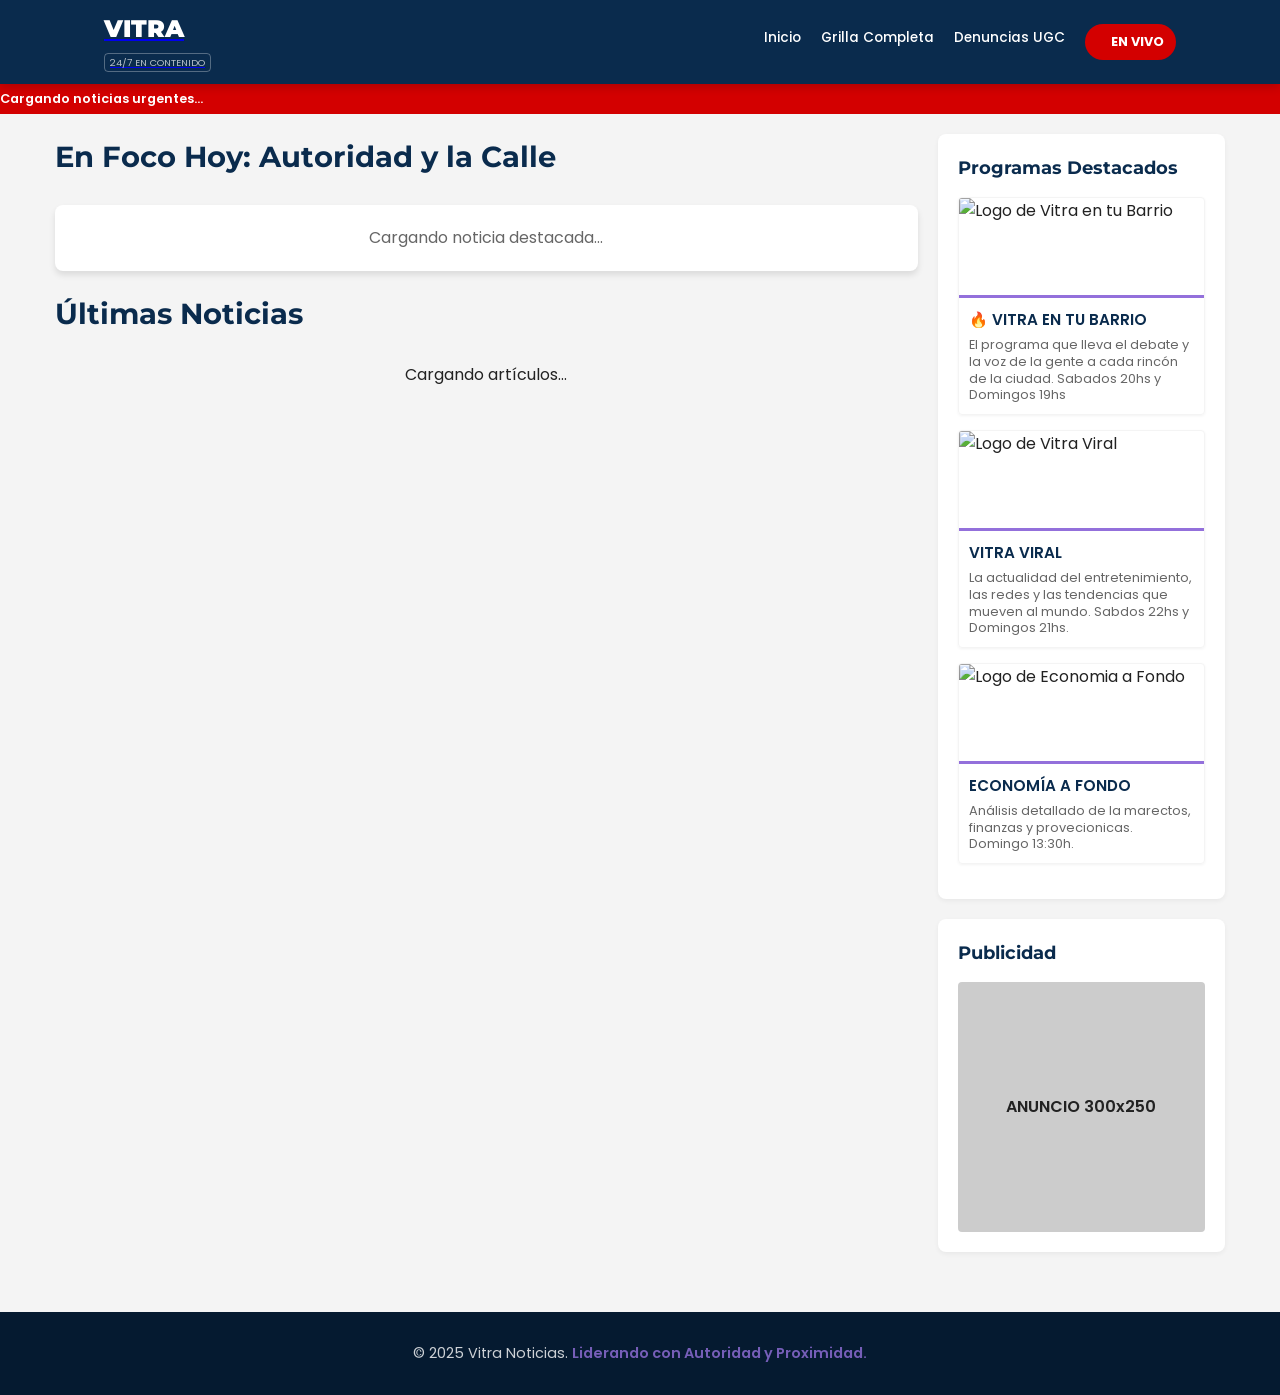
==== index.html @ b49200ed "Add files via upload" ====
<!DOCTYPE html>
<html lang="es">
<head>
    <meta charset="UTF-8">
    <meta name="viewport" content="width=device-width, initial-scale=1.0">
    <title>Vitra Noticias | Autoridad y Proximidad</title>
    <link rel="stylesheet" href="estilos.css">
</head>
<body>

    <header>
        <nav class="navbar">
            <a href="index.html" class="brand">
                <h1>VITRA</h1>
                <span class="marketing-tag">24/7 EN CONTENIDO</span>
            </a>
            
            <button class="hamburger" aria-label="Toggle Menu">
                <span class="bar"></span>
                <span class="bar"></span>
                <span class="bar"></span>
            </button>
            
            <ul class="nav-menu">
                <li class="nav-item"><a href="index.html" class="nav-link">Inicio</a></li>
                <li class="nav-item"><a href="programacion.html" class="nav-link">Grilla Completa</a></li>
                <li class="nav-item"><a href="#" class="nav-link">Denuncias UGC</a></li>
                <li class="nav-item">
                    <a href="#" class="nav-link btn-live">
                        <span class="live-dot"></span> EN VIVO
                    </a>
                </li>
            </ul>
        </nav>
    </header>

    <div class="ticker-wrap">
        <div class="ticker">
            Cargando noticias urgentes...
        </div>
    </div>

    <div class="container">
        
        <div class="news-container">
            
            <main class="main-news-column">
                
                <h2 class="section-title">En Foco Hoy: Autoridad y la Calle</h2>
                
                <section id="featured-story">
                    <p style="text-align: center; padding: 20px;">Cargando noticia destacada...</p>
                </section>
                
                <h2 class="section-title">Últimas Noticias</h2>

                <section id="rss-news-container" class="news-grid">
                    <p style="grid-column: 1 / -1; text-align: center;">Cargando artículos...</p>
                </section>

            </main>
            
            <aside class="news-sidebar">
                
                <div class="widget">
                    <h3>Programas Destacados</h3>
                    
                    <a href="vitra-barrio.html" class="program-card">
                        <div class="program-card-img">
                            <img src="https://subir-imagen.com/images/2025/12/09/1000010829.png" alt="Logo de Vitra en tu Barrio">
                        </div>
                        <div class="program-card-content">
                            <h4>🔥 VITRA EN TU BARRIO</h4>
                            <p>El programa que lleva el debate y la voz de la gente a cada rincón de la ciudad. Sabados 20hs y Domingos 19hs</p>
                        </div>
                    </a>

                    <a href="vitra-viral.html" class="program-card">
                        <div class="program-card-img">
                            <img src="https://subir-imagen.com/images/2025/12/09/1000010826.png" alt="Logo de Vitra Viral">
                        </div>
                        <div class="program-card-content">
                            <h4>VITRA VIRAL</h4>
                            <p>La actualidad del entretenimiento, las redes y las tendencias que mueven al mundo. Sabdos 22hs y Domingos 21hs.</p>
                        </div>
                    </a>
                    
                    <a href="economia-a-fondo.html" class="program-card">
                     <div class="program-card-img">
                            <img src="https://subir-imagen.com/images/2025/12/09/1000010825.png" alt="Logo de Economia a Fondo">
                        </div>
                         <div class="program-card-content">
                               <h4>ECONOMÍA A FONDO</h4>
                      <p>Análisis detallado de la marectos, finanzas y provecionicas. Domingo 13:30h.</p>
                   </div>
                  </a>
                    
                </div>
                
                <div class="widget">
                    <h3>Publicidad</h3>
                    <div style="background-color: #ccc; height: 250px; display: flex; align-items: center; justify-content: center; color: var(--vitra-text); font-weight: 600; font-size: 1em; border-radius: 4px;">
                        ANUNCIO 300x250
                    </div>
                </div>

            </aside>

        </div>
    </div>

    <footer>
        <p>&copy; 2025 Vitra Noticias. <strong>Liderando con Autoridad y Proximidad.</strong></p>
    </footer>

    <script src="main.js"></script>
</body>
</html>
---- estilos.css ----
/* --- CONFIGURACIÓN BASE & VARIABLES --- */
@import url('https://fonts.googleapis.com/css2?family=Montserrat:wght@300;400;700;900&family=Poppins:wght@300;400;600;700&display=swap');

:root {
    /* Colores Vitra-Cordillerano */
    --vitra-navy: #0A2B4D;          /* Azul Fuerte (Encabezado) */
    --vitra-navy-dark: #051a30;
    --vitra-purple: #9370DB;        /* Violeta Cordillerano (Acento/Resaltado) */
    --vitra-red-alert: #D30000;     /* Rojo EXCLUSIVO para LIVE/URGENTE */
    --vitra-gray: #f4f4f4;          /* Fondo Base */
    --vitra-text: #222222;
    --white: #ffffff;
    --shadow: 0 4px 6px rgba(0,0,0,0.1);
    --transition: all 0.3s ease;
}

* { box-sizing: border-box; margin: 0; padding: 0; }

body {
    font-family: 'Poppins', sans-serif;
    background-color: var(--vitra-gray);
    color: var(--vitra-text);
    overflow-x: hidden;
    line-height: 1.6;
    min-width: 320px;
}

h1, h2, h3 { font-family: 'Montserrat', sans-serif; }

/* --- HEADER & NAV --- */
header {
    background-color: var(--vitra-navy);
    position: sticky;
    top: 0;
    z-index: 1000;
    box-shadow: 0 2px 10px rgba(0,0,0,0.2);
}

.navbar {
    display: flex;
    justify-content: space-between;
    align-items: center;
    padding: 10px 5%; 
    max-width: 1200px;
    margin: 0 auto;
}

.brand h1 {
    font-weight: 900; 
    color: var(--white);
    font-size: 1.5rem; 
}

.marketing-tag { font-size: 0.6rem; border: 1px solid rgba(255,255,255,0.3); color: rgba(255,255,255,0.7); padding: 2px 5px; border-radius: 4px; text-transform: uppercase; }

/* Navegación de Escritorio */
.nav-menu { list-style: none; display: flex; gap: 20px; }
.nav-link { color: var(--white); text-decoration: none; font-weight: 500; font-size: 0.85rem; transition: var(--transition); position: relative; }
.nav-link:hover { color: var(--vitra-purple); }
.btn-live { 
    background-color: var(--vitra-red-alert); 
    padding: 8px 12px; 
    border-radius: 50px; 
    display: flex; 
    align-items: center; 
    gap: 6px; 
    font-weight: 700; 
    color: var(--white); 
    text-transform: uppercase; 
    font-size: 0.8rem; 
    white-space: nowrap; 
}
.live-dot { width: 8px; height: 8px; border-radius: 50%; animation: pulse 1.5s infinite; }

@keyframes pulse {
    0% { transform: scale(0.95); box-shadow: 0 0 0 0 rgba(255, 255, 255, 0.7); }
    70% { transform: scale(1); box-shadow: 0 0 0 6px rgba(255, 255, 255, 0); }
    100% { transform: scale(0.95); box-shadow: 0 0 0 0 rgba(255, 255, 255, 0); }
}

/* Hamburger y Menú Móvil */
.hamburger { 
    display: none; 
    cursor: pointer; 
    padding: 10px; 
    background-color: transparent; 
    border: none;
    z-index: 1001; 
}
.bar { display: block; width: 25px; height: 3px; margin: 5px auto; transition: all 0.3s ease-in-out; background-color: white; }

/* --- TICKER DE NOTICIAS --- */
.ticker-wrap { background-color: var(--vitra-red-alert); color: white; overflow: hidden; height: 30px; display: flex; align-items: center; }
.ticker { white-space: nowrap; animation: ticker 30s linear infinite; font-weight: 600; font-size: 0.8rem; }
@keyframes ticker { 0% { transform: translateX(100%); } 100% { transform: translateX(-100%); } }

/* --- CONTENIDO PRINCIPAL --- */
.container { max-width: 1200px; margin: 20px auto; padding: 0 15px; }

/* Títulos de Sección (LÍNEA INFERIOR ELIMINADA) */
.section-title { 
    font-weight: 700; 
    font-size: 1.8rem; 
    padding-bottom: 5px; 
    margin-bottom: 20px; 
    color: var(--vitra-navy); 
    border-bottom: none; 
}

.news-container { display: flex; gap: 20px; }
.main-news-column { flex: 3; }
.news-sidebar { flex: 1; min-width: 250px; }

/* Widget Sidebar */
.widget { background-color: var(--white); padding: 20px; border-radius: 8px; margin-bottom: 20px; box-shadow: 0 2px 5px rgba(0,0,0,0.05); }

/* Título del Widget (PROGRAMAS DESTACADOS) (LÍNEA INFERIOR ELIMINADA) */
.widget h3 {
    color: var(--vitra-navy);
    border-bottom: none; 
    padding-bottom: 0;
    margin-top: 0;
    margin-bottom: 15px;
    font-size: 1.1em;
    font-weight: 700; 
}

/* Estilo para las tarjetas de programas destacados (Ahora son enlaces <a>) */
.program-card {
    display: flex;
    flex-direction: column;
    margin-bottom: 15px;
    border: 1px solid var(--vitra-gray);
    border-radius: 4px;
    overflow: hidden;
    box-shadow: 0 1px 3px rgba(0,0,0,0.05);
    text-decoration: none; 
    color: inherit; 
    transition: transform 0.2s;
}

.program-card:hover {
    transform: translateY(-2px);
    box-shadow: 0 4px 10px rgba(0,0,0,0.1);
}

.program-card-img {
    height: 100px;
    width: 100%; 
    border-bottom: 3px solid var(--vitra-purple); 
    overflow: hidden; 
}

/* Regla para que la imagen cargue y se ajuste */
.program-card-img img {
    width: 100%;
    height: 100%;
    display: block; 
    object-fit: cover; 
}

.program-card-content {
    padding: 10px;
}

.program-card-content h4 {
    font-size: 0.95em;
    color: var(--vitra-navy);
    margin: 0 0 5px 0;
    font-weight: 600;
}

.program-card-content p {
    font-size: 0.8em;
    color: #666;
    margin: 0;
    line-height: 1.3;
}


/* Grid de Artículos (Cards) */
.news-grid { 
    display: grid; 
    grid-template-columns: repeat(auto-fit, minmax(250px, 1fr));
    gap: 15px; 
    margin-bottom: 20px; 
}

/* Noticia Card y Noticia Destacada */
.article-card {
    background-color: var(--white); 
    border: 1px solid var(--vitra-gray);
    border-radius: 8px;
    overflow: hidden;
    transition: transform 0.3s, box-shadow 0.3s;
}

.article-card:hover {
    box-shadow: 0 0 15px rgba(147, 112, 219, 0.3);
}

.article-img { width: 100%; height: 150px; background-size: cover; background-position: center; }
.article-card-content { padding: 10px; }
.article-card-content small { color: var(--vitra-purple); font-weight: 700; display: block; margin-bottom: 5px; text-transform: uppercase; font-size: 0.75em; }
.article-card-content h4 { font-size: 1em; line-height: 1.2; margin: 0; color: var(--vitra-navy); }
.article-card-content p { display: none; } 

/* Noticia Destacada */
#featured-story { 
    background-color: var(--white); 
    border-radius: 8px; 
    margin-bottom: 20px; 
    box-shadow: var(--shadow); 
}
#featured-story .featured-content { padding: 15px; }
#featured-story .featured-img { height: 350px; background-size: cover; background-position: center; border-radius: 8px 8px 0 0; }
#featured-story h2 { font-size: 2rem; margin: 5px 0 10px; color: var(--vitra-navy); }
#featured-story p { display: block !important; font-size: 1em; color: #666; }

/* --- DISEÑO DE GRILLA DE PROGRAMACIÓN (programacion.html) --- */
.schedule-container {
    background-color: var(--white);
    border-radius: 8px;
    box-shadow: var(--shadow);
    margin-bottom: 30px;
    overflow: hidden;
}

.schedule-header {
    background-color: var(--vitra-navy);
    color: var(--white);
    font-family: 'Montserrat', sans-serif;
    font-size: 1.2rem;
    font-weight: 700;
    padding: 12px 20px;
    text-align: center;
    border-bottom: 3px solid var(--vitra-purple); 
}

.schedule-container table {
    width: 100%;
    border-collapse: collapse;
}

.schedule-container td {
    padding: 12px 20px;
    border-bottom: 1px solid var(--vitra-gray);
    font-size: 0.95rem;
}

.schedule-container td:first-child {
    font-weight: 600;
    color: var(--vitra-purple);
    width: 25%; 
    text-align: center;
}

/* Programa en Vivo */
.is-live {
    background-color: rgba(211, 0, 0, 0.08); 
    font-weight: 700;
    color: var(--vitra-red-alert);
}

/* --- MEJORA DEL FOOTER --- */
footer {
    background-color: var(--vitra-navy-dark);
    color: white;
    text-align: center;
    padding: 30px 0;
    margin-top: 40px;
    font-size: 0.9em;
}

footer p {
    margin: 0;
    padding: 0 15px;
    opacity: 0.8; 
}

footer p strong {
    font-weight: 600;
    color: var(--vitra-purple);
}

/* ===================================================================
   --- SECCIÓN DE DENUNCIAS UGC (AÑADIDO CON ESTILOS VITRA) ---
   =================================================================== */

.section-subtitle {
    text-align: center;
    color: #555;
    margin-bottom: 40px;
    max-width: 800px;
    margin-left: auto;
    margin-right: auto;
    font-family: 'Poppins', sans-serif; /* Usamos Poppins para el subtítulo */
    font-weight: 400;
}

.denuncias-grid {
    display: grid;
    grid-template-columns: 2fr 1fr; /* Más espacio para el formulario */
    gap: 40px;
}

/* Contenedor del Formulario */
.denuncias-form-container {
    background-color: var(--white);
    padding: 30px;
    border-radius: 8px;
    box-shadow: var(--shadow);
}

.denuncias-form-container h2 {
    color: var(--vitra-navy);
    margin-top: 0;
    font-size: 1.8em;
    font-family: 'Montserrat', sans-serif;
}

.form-instruction {
    font-style: italic;
    color: #777;
    margin-bottom: 20px;
    font-size: 0.9em;
}

/* Estilos del Formulario */
.form-group {
    margin-bottom: 20px;
}

.form-group label {
    display: block;
    margin-bottom: 5px;
    font-weight: 600;
    color: var(--vitra-text);
    font-family: 'Poppins', sans-serif;
}

.form-group input[type="text"],
.form-group textarea,
.form-group input[type="file"] {
    width: 100%;
    padding: 10px;
    border: 1px solid #ddd;
    border-radius: 4px;
    box-sizing: border-box;
    font-family: inherit;
    transition: border-color 0.3s;
}

.form-group input:focus, .form-group textarea:focus {
    border-color: var(--vitra-purple);
    outline: none;
}

.form-group small {
    display: block;
    margin-top: 5px;
    color: #999;
    font-size: 0.8em;
}

.btn-submit {
    background-color: var(--vitra-purple);
    color: white;
    border: none;
    padding: 10px 20px;
    border-radius: 4px;
    cursor: pointer;
    font-weight: 600;
    font-size: 1em;
    transition: background-color 0.3s, transform 0.2s;
}

.btn-submit:hover {
    background-color: #7A57C1; /* Tono ligeramente más oscuro */
    transform: translateY(-1px);
}

.form-message {
    margin-top: 15px;
    font-weight: 600;
}

/* Columna de Información/Políticas */
.denuncias-info-container {
    padding: 20px;
    border: 1px solid #ddd;
    border-radius: 8px;
    background-color: #f9f9f9;
    /* Marcado visual con tu color primario */
    border-top: 3px solid var(--vitra-purple); 
}

.denuncias-info-container h2 {
    color: var(--vitra-navy);
    font-size: 1.5em;
    margin-top: 0;
    font-family: 'Montserrat', sans-serif;
}

.policy-list {
    list-style: none;
    padding-left: 0;
    line-height: 1.6;
    font-size: 0.95em;
}

.policy-list li {
    margin-bottom: 15px;
    padding-left: 25px;
    position: relative;
    color: var(--vitra-text);
}

.policy-list li:before {
    content: "✅";
    position: absolute;
    left: 0;
    top: 0;
    font-size: 1em;
}

.btn-secondary {
    display: inline-block;
    margin-top: 20px;
    padding: 8px 15px;
    border: 1px solid var(--vitra-purple);
    color: var(--vitra-purple);
    text-decoration: none;
    border-radius: 4px;
    font-weight: 600;
    transition: background-color 0.3s, color 0.3s;
    font-size: 0.9em;
}

.btn-secondary:hover {
    background-color: var(--vitra-purple);
    color: white;
}


/* --- RESPONSIVE / ADAPTIVE DESIGN RULES (Móvil) --- */
@media(max-width: 992px) {
    .news-container { flex-direction: column; gap: 0; }
    .news-sidebar { min-width: auto; order: -1; } 
    .main-news-column { width: 100%; } 
    #featured-story .featured-img { height: 250px; } 
    #featured-story h2 { font-size: 1.5rem; }
    .news-grid { grid-template-columns: 1fr 1fr; gap: 10px; }
}

@media(max-width: 768px) {
    /* Header/Nav Móvil */
    .hamburger { display: block; }
    .nav-menu {
        position: fixed; 
        top: 60px; 
        left: -100%; 
        width: 75%; 
        height: calc(100vh - 60px); 
        overflow-y: auto; 
        background-color: var(--vitra-navy-dark); 
        flex-direction: column;
        transition: left 0.3s ease-in-out; 
        padding: 20px; 
        gap: 0;
        box-shadow: 2px 0 5px rgba(0,0,0,0.5); 
    }
    .nav-menu.active { left: 0; }
    
    .nav-link { 
        padding: 15px 0; 
        border-bottom: 1px solid rgba(255, 255, 255, 0.1); 
        width: 100%; 
        display: block; 
        font-size: 1rem; 
    }
    
    /* CORRECCIÓN BOTÓN EN VIVO EN MENÚ DESPLEGADO */
    .nav-item:last-child { 
        margin-top: 20px;
    }
    .btn-live {
        font-size: 1rem;
        padding: 10px 15px;
        justify-content: center; 
        width: 100%; 
        box-sizing: border-box; 
        margin: 0;
    }
    /* FIN CORRECCIÓN BOTÓN EN VIVO */

    /* Layout */
    .container { padding: 0 10px; }

    /* Denuncias */
    .denuncias-grid {
        grid-template-columns: 1fr; /* Una sola columna en móvil */
        gap: 20px;
    }
    .denuncias-info-container {
        border-left: none;
        border-top: 3px solid var(--vitra-purple);
        padding: 20px;
        margin-top: 0;
    }
    .section-title {
        font-size: 1.5rem;
    }
}
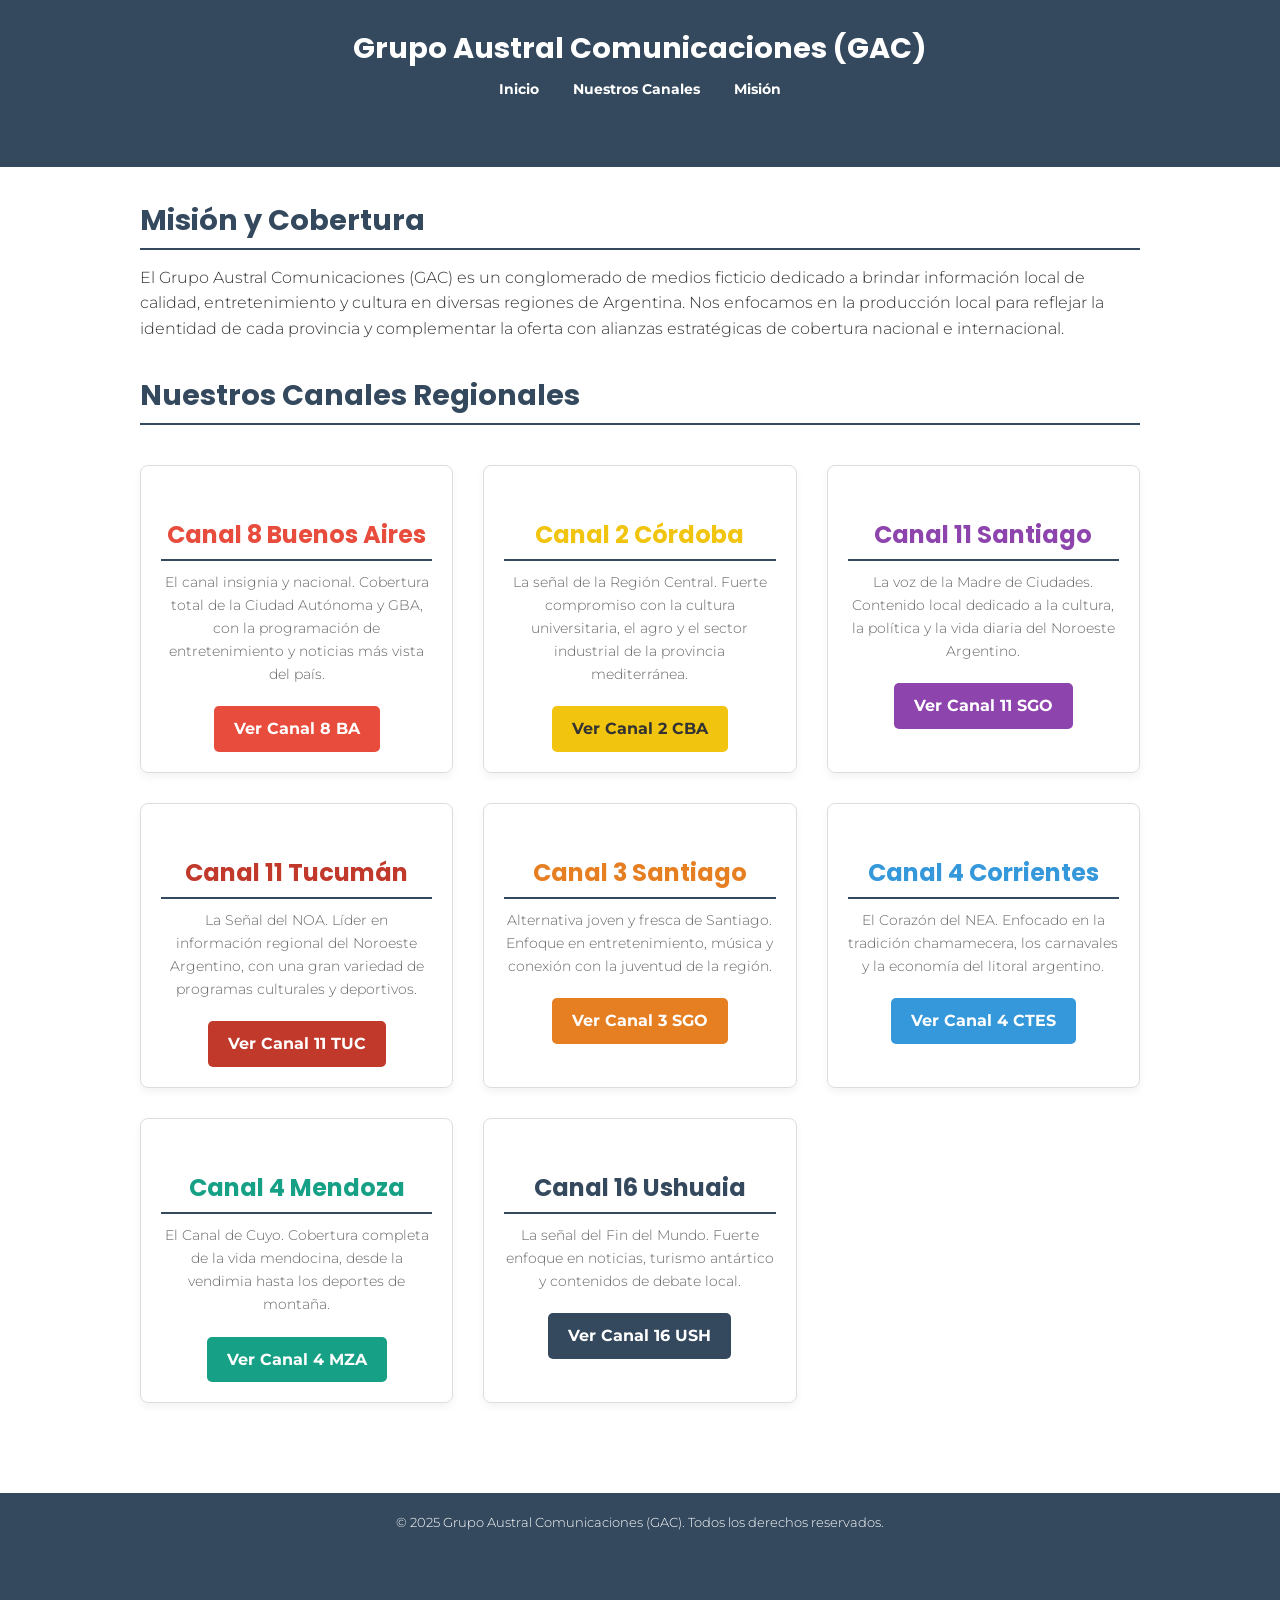
==== commit 1bdf7680: "Add files via upload" ====
--- a/index.html
+++ b/index.html
@@ -3,116 +3,160 @@
 <head>
     <meta charset="UTF-8">
     <meta name="viewport" content="width=device-width, initial-scale=1.0">
-    <title>Vitra Noticias | Autoridad y Proximidad</title>
-    <link rel="stylesheet" href="estilos.css">
+    <title>Grupo Austral Comunicaciones (GAC) - Canales</title>
+    
+    <link href="https://fonts.googleapis.com/css2?family=Montserrat:wght@300;700&family=Poppins:wght@700&display=swap" rel="stylesheet">
+    <link rel="stylesheet" href="styles.css"> 
+    
+    <style>
+        /* Estilos específicos para la Home Page */
+        .channel-grid {
+            display: grid;
+            grid-template-columns: repeat(auto-fit, minmax(300px, 1fr));
+            gap: 30px;
+            margin-top: 40px;
+        }
+        .channel-card {
+            border: 1px solid #ddd;
+            border-radius: 8px;
+            padding: 20px;
+            box-shadow: 0 4px 8px rgba(0,0,0,0.05);
+            transition: transform 0.3s, box-shadow 0.3s;
+            text-align: center;
+        }
+        .channel-card:hover {
+            transform: translateY(-5px);
+            box-shadow: 0 8px 16px rgba(0,0,0,0.1);
+        }
+        .channel-card h2 {
+            font-size: 1.5em;
+            margin-bottom: 10px;
+            color: var(--color-primary); 
+        }
+        .channel-card p {
+            font-size: 0.9em;
+            color: #666;
+            margin-bottom: 20px;
+        }
+        .channel-card a {
+            display: inline-block;
+            background-color: var(--color-primary);
+            color: white;
+            padding: 10px 20px;
+            text-decoration: none;
+            border-radius: 5px;
+            font-weight: 700;
+            transition: background-color 0.3s;
+        }
+        .channel-card a:hover {
+            background-color: var(--color-accent);
+        }
+
+        /* Estilos de color específicos para las tarjetas */
+        .card-16 h2 { color: #34495e; } 
+        .card-16 a { background-color: #34495e; }
+        
+        .card-11-tuc h2 { color: #C0392B; } /* Tucumán (Terracota) */
+        .card-11-tuc a { background-color: #C0392B; }
+
+        .card-4-mza h2 { color: #16a085; } 
+        .card-4-mza a { background-color: #16a085; }
+        
+        .card-8-ba h2 { color: #E74C3C; } 
+        .card-8-ba a { background-color: #E74C3C; }
+
+        .card-2-cba h2 { color: #F1C40F; } 
+        .card-2-cba a { background-color: #F1C40F; color: #333; }
+
+        .card-4-corrientes h2 { color: #3498DB; } 
+        .card-4-corrientes a { background-color: #3498DB; }
+        
+        /* NUEVOS CANALES SANTIAGO */
+        .card-3-sgo h2 { color: #E67E22; } /* Naranja */
+        .card-3-sgo a { background-color: #E67E22; }
+
+        .card-11-sgo h2 { color: #8E44AD; } /* Púrpura */
+        .card-11-sgo a { background-color: #8E44AD; }
+        
+    </style>
 </head>
 <body>
-
-    <header>
-        <nav class="navbar">
-            <a href="index.html" class="brand">
-                <h1>VITRA</h1>
-                <span class="marketing-tag">24/7 EN CONTENIDO</span>
-            </a>
-            
-            <button class="hamburger" aria-label="Toggle Menu">
-                <span class="bar"></span>
-                <span class="bar"></span>
-                <span class="bar"></span>
-            </button>
-            
-            <ul class="nav-menu">
-                <li class="nav-item"><a href="index.html" class="nav-link">Inicio</a></li>
-                <li class="nav-item"><a href="programacion.html" class="nav-link">Grilla Completa</a></li>
-                <li class="nav-item"><a href="#" class="nav-link">Denuncias UGC</a></li>
-                <li class="nav-item">
-                    <a href="#" class="nav-link btn-live">
-                        <span class="live-dot"></span> EN VIVO
-                    </a>
-                </li>
-            </ul>
-        </nav>
+    <header class="main-header">
+        <div class="container">
+            <h1>Grupo Austral Comunicaciones (GAC)</h1>
+            <nav>
+                <a href="#">Inicio</a>
+                <a href="#canales">Nuestros Canales</a>
+                <a href="#mision">Misión</a>
+            </nav>
+        </div>
     </header>
 
-    <div class="ticker-wrap">
-        <div class="ticker">
-            Cargando noticias urgentes...
-        </div>
-    </div>
+    <main class="container">
+        
+        <h2 id="mision">Misión y Cobertura</h2>
+        <p>El Grupo Austral Comunicaciones (GAC) es un conglomerado de medios ficticio dedicado a brindar información local de calidad, entretenimiento y cultura en diversas regiones de Argentina. Nos enfocamos en la producción local para reflejar la identidad de cada provincia y complementar la oferta con alianzas estratégicas de cobertura nacional e internacional.</p>
+        
+        <h2 id="canales">Nuestros Canales Regionales</h2>
 
-    <div class="container">
-        
-        <div class="news-container">
+        <div class="channel-grid">
+
+            <div class="channel-card card-8-ba">
+                <h2>Canal 8 Buenos Aires</h2>
+                <p>El canal insignia y nacional. Cobertura total de la Ciudad Autónoma y GBA, con la programación de entretenimiento y noticias más vista del país.</p>
+                <a href="canal-8-ba.html">Ver Canal 8 BA</a>
+            </div>
+
+            <div class="channel-card card-2-cba">
+                <h2>Canal 2 Córdoba</h2>
+                <p>La señal de la Región Central. Fuerte compromiso con la cultura universitaria, el agro y el sector industrial de la provincia mediterránea.</p>
+                <a href="canal-2-cba.html">Ver Canal 2 CBA</a>
+            </div>
             
-            <main class="main-news-column">
-                
-                <h2 class="section-title">En Foco Hoy: Autoridad y la Calle</h2>
-                
-                <section id="featured-story">
-                    <p style="text-align: center; padding: 20px;">Cargando noticia destacada...</p>
-                </section>
-                
-                <h2 class="section-title">Últimas Noticias</h2>
+            <div class="channel-card card-11-sgo">
+                <h2>Canal 11 Santiago</h2>
+                <p>La voz de la Madre de Ciudades. Contenido local dedicado a la cultura, la política y la vida diaria del Noroeste Argentino.</p>
+                <a href="canal-11-sgo.html">Ver Canal 11 SGO</a>
+            </div>
 
-                <section id="rss-news-container" class="news-grid">
-                    <p style="grid-column: 1 / -1; text-align: center;">Cargando artículos...</p>
-                </section>
+            <div class="channel-card card-11-tuc">
+                <h2>Canal 11 Tucumán</h2>
+                <p>La Señal del NOA. Líder en información regional del Noroeste Argentino, con una gran variedad de programas culturales y deportivos. </p>
+                <a href="canal-11.html">Ver Canal 11 TUC</a>
+            </div>
+            
+            <div class="channel-card card-3-sgo">
+                <h2>Canal 3 Santiago</h2>
+                <p>Alternativa joven y fresca de Santiago. Enfoque en entretenimiento, música y conexión con la juventud de la región.</p>
+                <a href="canal-3-sgo.html">Ver Canal 3 SGO</a>
+            </div>
 
-            </main>
+            <div class="channel-card card-4-corrientes">
+                <h2>Canal 4 Corrientes</h2>
+                <p>El Corazón del NEA. Enfocado en la tradición chamamecera, los carnavales y la economía del litoral argentino.</p>
+                <a href="canal-4-corrientes.html">Ver Canal 4 CTES</a>
+            </div>
+
+            <div class="channel-card card-4-mza">
+                <h2>Canal 4 Mendoza</h2>
+                <p>El Canal de Cuyo. Cobertura completa de la vida mendocina, desde la vendimia hasta los deportes de montaña.</p>
+                <a href="canal-4.html">Ver Canal 4 MZA</a>
+            </div>
             
-            <aside class="news-sidebar">
-                
-                <div class="widget">
-                    <h3>Programas Destacados</h3>
-                    
-                    <a href="vitra-barrio.html" class="program-card">
-                        <div class="program-card-img">
-                            <img src="https://subir-imagen.com/images/2025/12/09/1000010829.png" alt="Logo de Vitra en tu Barrio">
-                        </div>
-                        <div class="program-card-content">
-                            <h4>🔥 VITRA EN TU BARRIO</h4>
-                            <p>El programa que lleva el debate y la voz de la gente a cada rincón de la ciudad. Sabados 20hs y Domingos 19hs</p>
-                        </div>
-                    </a>
-
-                    <a href="vitra-viral.html" class="program-card">
-                        <div class="program-card-img">
-                            <img src="https://subir-imagen.com/images/2025/12/09/1000010826.png" alt="Logo de Vitra Viral">
-                        </div>
-                        <div class="program-card-content">
-                            <h4>VITRA VIRAL</h4>
-                            <p>La actualidad del entretenimiento, las redes y las tendencias que mueven al mundo. Sabdos 22hs y Domingos 21hs.</p>
-                        </div>
-                    </a>
-                    
-                    <a href="economia-a-fondo.html" class="program-card">
-                     <div class="program-card-img">
-                            <img src="https://subir-imagen.com/images/2025/12/09/1000010825.png" alt="Logo de Economia a Fondo">
-                        </div>
-                         <div class="program-card-content">
-                               <h4>ECONOMÍA A FONDO</h4>
-                      <p>Análisis detallado de la marectos, finanzas y provecionicas. Domingo 13:30h.</p>
-                   </div>
-                  </a>
-                    
-                </div>
-                
-                <div class="widget">
-                    <h3>Publicidad</h3>
-                    <div style="background-color: #ccc; height: 250px; display: flex; align-items: center; justify-content: center; color: var(--vitra-text); font-weight: 600; font-size: 1em; border-radius: 4px;">
-                        ANUNCIO 300x250
-                    </div>
-                </div>
-
-            </aside>
+            <div class="channel-card card-16">
+                <h2>Canal 16 Ushuaia</h2>
+                <p>La señal del Fin del Mundo. Fuerte enfoque en noticias, turismo antártico y contenidos de debate local.</p>
+                <a href="canal-16.html">Ver Canal 16 USH</a>
+            </div>
 
         </div>
-    </div>
+        
+    </main>
 
-    <footer>
-        <p>&copy; 2025 Vitra Noticias. <strong>Liderando con Autoridad y Proximidad.</strong></p>
+    <footer class="main-footer">
+        <div class="container">
+            <p>© 2025 Grupo Austral Comunicaciones (GAC). Todos los derechos reservados.</p>
+        </div>
     </footer>
-
-    <script src="main.js"></script>
 </body>
 </html>
--- a/styles.css
+++ b/styles.css
@@ -0,0 +1,188 @@
+/* --- ESTILOS COMPARTIDOS (Base de styles.css) --- */
+        
+* {
+    box-sizing: border-box;
+    margin: 0;
+    padding: 0;
+}
+
+:root {
+    --color-primary: #34495e; /* Gris Azulado Oscuro (Base GAC) */
+    --color-accent: #007bff; /* Azul Moderno */
+    --color-light: #f4f6f9; /* Fondo muy claro */
+    --color-text: #333333; /* Texto principal */
+    --channel-color: #34495e; /* Color principal (será sobrescrito) */
+    --highlight-color: #ffc107; /* Amarillo para destacar el programa actual */
+}
+
+/* TIPOGRAFÍA: MONTSERRAT LIGHT y POPPINS BOLD */
+h1, h2, h3 {
+    font-family: 'Poppins', sans-serif;
+    font-weight: 700;
+    color: var(--color-primary);
+}
+
+body, p, a, nav, td, th {
+    font-family: 'Montserrat', sans-serif;
+    font-weight: 300; 
+    font-size: 16px;
+    line-height: 1.6;
+    color: var(--color-text);
+}
+
+/* LAYOUT GENERAL */
+body {
+    background-color: white;
+    min-height: 100vh;
+}
+.container {
+    width: 90%;
+    max-width: 1000px;
+    margin: 0 auto;
+    padding-bottom: 50px;
+}
+
+/* HEADER */
+.main-header {
+    background-color: var(--color-primary);
+    color: white;
+    padding: 15px 0;
+    margin-bottom: 20px;
+}
+.main-header h1 {
+    color: white;
+    font-size: 1.8em;
+    margin-bottom: 5px;
+    text-align: center;
+}
+.main-header nav a {
+    color: white;
+    text-decoration: none;
+    margin: 0 15px;
+    font-weight: 700;
+    font-size: 0.9em;
+    transition: color 0.3s;
+    display: inline-block;
+}
+.main-header nav { text-align: center; }
+.main-header nav a:hover { color: var(--color-accent); }
+
+/* LIVE STREAM CONTAINER (para el iframe) */
+.live-stream-container {
+    position: relative;
+    width: 100%;
+    /* 16:9 aspect ratio */
+    padding-bottom: 56.25%; 
+    height: 0;
+    margin-bottom: 20px;
+}
+
+.live-stream-container iframe {
+    position: absolute;
+    top: 0;
+    left: 0;
+    width: 100%;
+    height: 100%;
+    border-radius: 8px;
+    box-shadow: 0 4px 10px rgba(0,0,0,0.1);
+}
+
+/* INFOGRAFÍA (Ficha técnica) */
+.infobox {
+    float: right; 
+    width: 100%;
+    max-width: 300px; 
+    padding: 15px; 
+    border: 1px solid #ddd; 
+    background-color: var(--color-light);
+    margin: 0 0 20px 20px;
+    border-radius: 6px;
+}
+.infobox h3 {
+    background-color: var(--channel-color); 
+    color: white;
+    padding: 10px;
+    margin: -15px -15px 15px -15px;
+    border-radius: 6px 6px 0 0;
+    font-size: 1.1em;
+}
+.infobox p b {
+     font-weight: 700;
+     color: #555;
+}
+
+/* PROGRAMACIÓN (Tabla) */
+.program-table {
+    width: 100%;
+    border-collapse: collapse;
+    text-align: left;
+    margin-top: 30px;
+    font-size: 0.95em;
+}
+.program-table th {
+    padding: 10px;
+    background-color: var(--channel-color);
+    color: white;
+    font-weight: 700;
+}
+.program-table td {
+    padding: 8px 10px;
+    border: 1px solid #eee;
+}
+.program-table tr:nth-child(even) td {
+    background-color: var(--color-light);
+}
+
+/* Clase para destacar el programa actual */
+.now-playing {
+    background-color: var(--highlight-color) !important;
+    color: var(--color-text) !important;
+    font-weight: 700 !important;
+}
+
+/* TÍTULOS DE SECCIÓN */
+h1 {
+    font-size: 2.5em;
+    margin-top: 10px;
+    margin-bottom: 15px;
+}
+h2 {
+    font-size: 1.8em;
+    border-bottom: 2px solid var(--channel-color);
+    padding-bottom: 5px;
+    margin-top: 30px;
+    margin-bottom: 15px;
+}
+h3 {
+    font-size: 1.4em;
+    margin-top: 20px;
+    margin-bottom: 10px;
+}
+p {
+    margin-bottom: 15px;
+}
+
+/* FOOTER */
+.main-footer {
+    background-color: var(--color-primary);
+    color: white;
+    text-align: center;
+    padding: 20px 0;
+    margin-top: 40px;
+}
+.main-footer p {
+    color: white;
+    font-size: 0.8em;
+}
+
+/* Responsive */
+@media (max-width: 768px) {
+    .infobox {
+        float: none;
+        max-width: 100%;
+        margin: 0 0 20px 0;
+    }
+}
+
+
+
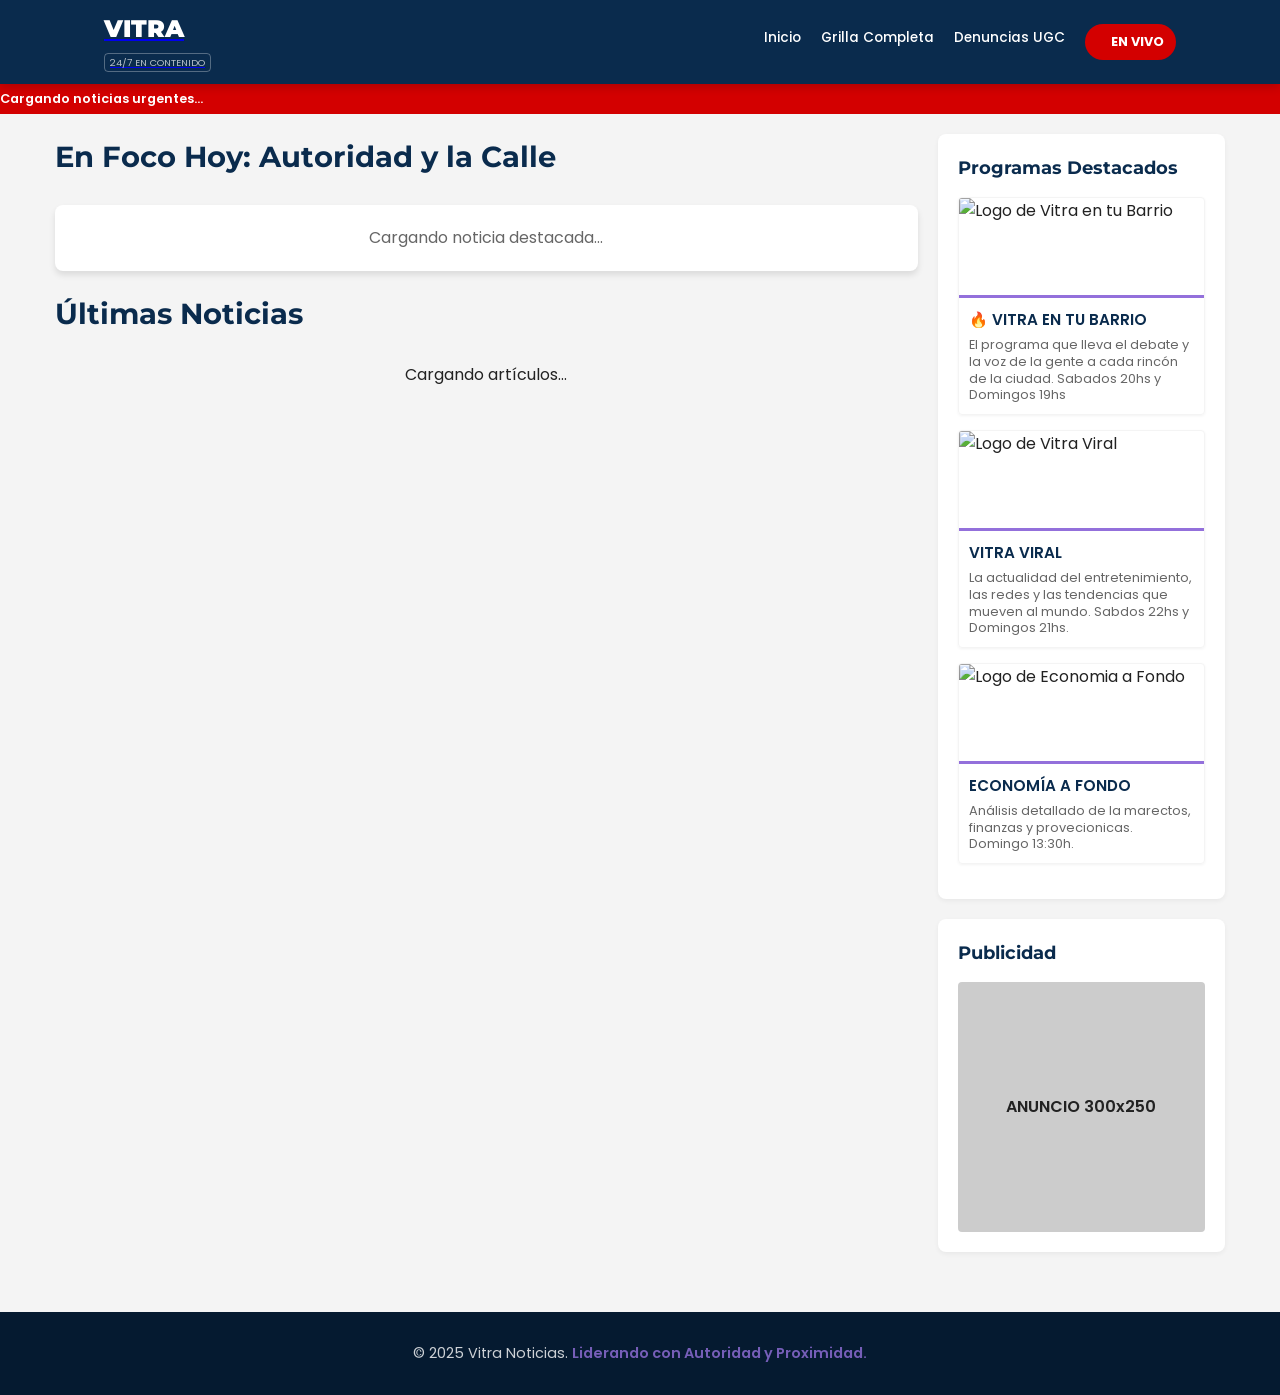
==== commit 0a44a726: "Add files via upload" ====
--- a/index.html
+++ b/index.html
@@ -3,160 +3,116 @@
 <head>
     <meta charset="UTF-8">
     <meta name="viewport" content="width=device-width, initial-scale=1.0">
-    <title>Grupo Austral Comunicaciones (GAC) - Canales</title>
-    
-    <link href="https://fonts.googleapis.com/css2?family=Montserrat:wght@300;700&family=Poppins:wght@700&display=swap" rel="stylesheet">
-    <link rel="stylesheet" href="styles.css"> 
-    
-    <style>
-        /* Estilos específicos para la Home Page */
-        .channel-grid {
-            display: grid;
-            grid-template-columns: repeat(auto-fit, minmax(300px, 1fr));
-            gap: 30px;
-            margin-top: 40px;
-        }
-        .channel-card {
-            border: 1px solid #ddd;
-            border-radius: 8px;
-            padding: 20px;
-            box-shadow: 0 4px 8px rgba(0,0,0,0.05);
-            transition: transform 0.3s, box-shadow 0.3s;
-            text-align: center;
-        }
-        .channel-card:hover {
-            transform: translateY(-5px);
-            box-shadow: 0 8px 16px rgba(0,0,0,0.1);
-        }
-        .channel-card h2 {
-            font-size: 1.5em;
-            margin-bottom: 10px;
-            color: var(--color-primary); 
-        }
-        .channel-card p {
-            font-size: 0.9em;
-            color: #666;
-            margin-bottom: 20px;
-        }
-        .channel-card a {
-            display: inline-block;
-            background-color: var(--color-primary);
-            color: white;
-            padding: 10px 20px;
-            text-decoration: none;
-            border-radius: 5px;
-            font-weight: 700;
-            transition: background-color 0.3s;
-        }
-        .channel-card a:hover {
-            background-color: var(--color-accent);
-        }
-
-        /* Estilos de color específicos para las tarjetas */
-        .card-16 h2 { color: #34495e; } 
-        .card-16 a { background-color: #34495e; }
-        
-        .card-11-tuc h2 { color: #C0392B; } /* Tucumán (Terracota) */
-        .card-11-tuc a { background-color: #C0392B; }
-
-        .card-4-mza h2 { color: #16a085; } 
-        .card-4-mza a { background-color: #16a085; }
-        
-        .card-8-ba h2 { color: #E74C3C; } 
-        .card-8-ba a { background-color: #E74C3C; }
-
-        .card-2-cba h2 { color: #F1C40F; } 
-        .card-2-cba a { background-color: #F1C40F; color: #333; }
-
-        .card-4-corrientes h2 { color: #3498DB; } 
-        .card-4-corrientes a { background-color: #3498DB; }
-        
-        /* NUEVOS CANALES SANTIAGO */
-        .card-3-sgo h2 { color: #E67E22; } /* Naranja */
-        .card-3-sgo a { background-color: #E67E22; }
-
-        .card-11-sgo h2 { color: #8E44AD; } /* Púrpura */
-        .card-11-sgo a { background-color: #8E44AD; }
-        
-    </style>
+    <title>Vitra Noticias | Autoridad y Proximidad</title>
+    <link rel="stylesheet" href="estilos.css">
 </head>
 <body>
-    <header class="main-header">
-        <div class="container">
-            <h1>Grupo Austral Comunicaciones (GAC)</h1>
-            <nav>
-                <a href="#">Inicio</a>
-                <a href="#canales">Nuestros Canales</a>
-                <a href="#mision">Misión</a>
-            </nav>
-        </div>
+
+    <header>
+        <nav class="navbar">
+            <a href="index.html" class="brand">
+                <h1>VITRA</h1>
+                <span class="marketing-tag">24/7 EN CONTENIDO</span>
+            </a>
+            
+            <button class="hamburger" aria-label="Toggle Menu">
+                <span class="bar"></span>
+                <span class="bar"></span>
+                <span class="bar"></span>
+            </button>
+            
+            <ul class="nav-menu">
+                <li class="nav-item"><a href="index.html" class="nav-link">Inicio</a></li>
+                <li class="nav-item"><a href="programacion.html" class="nav-link">Grilla Completa</a></li>
+                <li class="nav-item"><a href="#" class="nav-link">Denuncias UGC</a></li>
+                <li class="nav-item">
+                    <a href="#" class="nav-link btn-live">
+                        <span class="live-dot"></span> EN VIVO
+                    </a>
+                </li>
+            </ul>
+        </nav>
     </header>
 
-    <main class="container">
+    <div class="ticker-wrap">
+        <div class="ticker">
+            Cargando noticias urgentes...
+        </div>
+    </div>
+
+    <div class="container">
         
-        <h2 id="mision">Misión y Cobertura</h2>
-        <p>El Grupo Austral Comunicaciones (GAC) es un conglomerado de medios ficticio dedicado a brindar información local de calidad, entretenimiento y cultura en diversas regiones de Argentina. Nos enfocamos en la producción local para reflejar la identidad de cada provincia y complementar la oferta con alianzas estratégicas de cobertura nacional e internacional.</p>
-        
-        <h2 id="canales">Nuestros Canales Regionales</h2>
+        <div class="news-container">
+            
+            <main class="main-news-column">
+                
+                <h2 class="section-title">En Foco Hoy: Autoridad y la Calle</h2>
+                
+                <section id="featured-story">
+                    <p style="text-align: center; padding: 20px;">Cargando noticia destacada...</p>
+                </section>
+                
+                <h2 class="section-title">Últimas Noticias</h2>
 
-        <div class="channel-grid">
+                <section id="rss-news-container" class="news-grid">
+                    <p style="grid-column: 1 / -1; text-align: center;">Cargando artículos...</p>
+                </section>
 
-            <div class="channel-card card-8-ba">
-                <h2>Canal 8 Buenos Aires</h2>
-                <p>El canal insignia y nacional. Cobertura total de la Ciudad Autónoma y GBA, con la programación de entretenimiento y noticias más vista del país.</p>
-                <a href="canal-8-ba.html">Ver Canal 8 BA</a>
-            </div>
+            </main>
+            
+            <aside class="news-sidebar">
+                
+                <div class="widget">
+                    <h3>Programas Destacados</h3>
+                    
+                    <a href="vitra-barrio.html" class="program-card">
+                        <div class="program-card-img">
+                            <img src="https://subir-imagen.com/images/2025/12/09/1000010829.png" alt="Logo de Vitra en tu Barrio">
+                        </div>
+                        <div class="program-card-content">
+                            <h4>🔥 VITRA EN TU BARRIO</h4>
+                            <p>El programa que lleva el debate y la voz de la gente a cada rincón de la ciudad. Sabados 20hs y Domingos 19hs</p>
+                        </div>
+                    </a>
 
-            <div class="channel-card card-2-cba">
-                <h2>Canal 2 Córdoba</h2>
-                <p>La señal de la Región Central. Fuerte compromiso con la cultura universitaria, el agro y el sector industrial de la provincia mediterránea.</p>
-                <a href="canal-2-cba.html">Ver Canal 2 CBA</a>
-            </div>
-            
-            <div class="channel-card card-11-sgo">
-                <h2>Canal 11 Santiago</h2>
-                <p>La voz de la Madre de Ciudades. Contenido local dedicado a la cultura, la política y la vida diaria del Noroeste Argentino.</p>
-                <a href="canal-11-sgo.html">Ver Canal 11 SGO</a>
-            </div>
+                    <a href="vitra-viral.html" class="program-card">
+                        <div class="program-card-img">
+                            <img src="https://subir-imagen.com/images/2025/12/09/1000010826.png" alt="Logo de Vitra Viral">
+                        </div>
+                        <div class="program-card-content">
+                            <h4>VITRA VIRAL</h4>
+                            <p>La actualidad del entretenimiento, las redes y las tendencias que mueven al mundo. Sabdos 22hs y Domingos 21hs.</p>
+                        </div>
+                    </a>
+                    
+                    <a href="economia-a-fondo.html" class="program-card">
+                     <div class="program-card-img">
+                            <img src="https://subir-imagen.com/images/2025/12/09/1000010825.png" alt="Logo de Economia a Fondo">
+                        </div>
+                         <div class="program-card-content">
+                               <h4>ECONOMÍA A FONDO</h4>
+                      <p>Análisis detallado de la marectos, finanzas y provecionicas. Domingo 13:30h.</p>
+                   </div>
+                  </a>
+                    
+                </div>
+                
+                <div class="widget">
+                    <h3>Publicidad</h3>
+                    <div style="background-color: #ccc; height: 250px; display: flex; align-items: center; justify-content: center; color: var(--vitra-text); font-weight: 600; font-size: 1em; border-radius: 4px;">
+                        ANUNCIO 300x250
+                    </div>
+                </div>
 
-            <div class="channel-card card-11-tuc">
-                <h2>Canal 11 Tucumán</h2>
-                <p>La Señal del NOA. Líder en información regional del Noroeste Argentino, con una gran variedad de programas culturales y deportivos. </p>
-                <a href="canal-11.html">Ver Canal 11 TUC</a>
-            </div>
-            
-            <div class="channel-card card-3-sgo">
-                <h2>Canal 3 Santiago</h2>
-                <p>Alternativa joven y fresca de Santiago. Enfoque en entretenimiento, música y conexión con la juventud de la región.</p>
-                <a href="canal-3-sgo.html">Ver Canal 3 SGO</a>
-            </div>
-
-            <div class="channel-card card-4-corrientes">
-                <h2>Canal 4 Corrientes</h2>
-                <p>El Corazón del NEA. Enfocado en la tradición chamamecera, los carnavales y la economía del litoral argentino.</p>
-                <a href="canal-4-corrientes.html">Ver Canal 4 CTES</a>
-            </div>
-
-            <div class="channel-card card-4-mza">
-                <h2>Canal 4 Mendoza</h2>
-                <p>El Canal de Cuyo. Cobertura completa de la vida mendocina, desde la vendimia hasta los deportes de montaña.</p>
-                <a href="canal-4.html">Ver Canal 4 MZA</a>
-            </div>
-            
-            <div class="channel-card card-16">
-                <h2>Canal 16 Ushuaia</h2>
-                <p>La señal del Fin del Mundo. Fuerte enfoque en noticias, turismo antártico y contenidos de debate local.</p>
-                <a href="canal-16.html">Ver Canal 16 USH</a>
-            </div>
+            </aside>
 
         </div>
-        
-    </main>
+    </div>
 
-    <footer class="main-footer">
-        <div class="container">
-            <p>© 2025 Grupo Austral Comunicaciones (GAC). Todos los derechos reservados.</p>
-        </div>
+    <footer>
+        <p>&copy; 2025 Vitra Noticias. <strong>Liderando con Autoridad y Proximidad.</strong></p>
     </footer>
+
+    <script src="main.js"></script>
 </body>
 </html>
--- a/estilos.css
+++ b/estilos.css
@@ -0,0 +1,514 @@
+/* --- CONFIGURACIÓN BASE & VARIABLES --- */
+@import url('https://fonts.googleapis.com/css2?family=Montserrat:wght@300;400;700;900&family=Poppins:wght@300;400;600;700&display=swap');
+
+:root {
+    /* Colores Vitra-Cordillerano */
+    --vitra-navy: #0A2B4D;          /* Azul Fuerte (Encabezado) */
+    --vitra-navy-dark: #051a30;
+    --vitra-purple: #9370DB;        /* Violeta Cordillerano (Acento/Resaltado) */
+    --vitra-red-alert: #D30000;     /* Rojo EXCLUSIVO para LIVE/URGENTE */
+    --vitra-gray: #f4f4f4;          /* Fondo Base */
+    --vitra-text: #222222;
+    --white: #ffffff;
+    --shadow: 0 4px 6px rgba(0,0,0,0.1);
+    --transition: all 0.3s ease;
+}
+
+* { box-sizing: border-box; margin: 0; padding: 0; }
+
+body {
+    font-family: 'Poppins', sans-serif;
+    background-color: var(--vitra-gray);
+    color: var(--vitra-text);
+    overflow-x: hidden;
+    line-height: 1.6;
+    min-width: 320px;
+}
+
+h1, h2, h3 { font-family: 'Montserrat', sans-serif; }
+
+/* --- HEADER & NAV --- */
+header {
+    background-color: var(--vitra-navy);
+    position: sticky;
+    top: 0;
+    z-index: 1000;
+    box-shadow: 0 2px 10px rgba(0,0,0,0.2);
+}
+
+.navbar {
+    display: flex;
+    justify-content: space-between;
+    align-items: center;
+    padding: 10px 5%; 
+    max-width: 1200px;
+    margin: 0 auto;
+}
+
+.brand h1 {
+    font-weight: 900; 
+    color: var(--white);
+    font-size: 1.5rem; 
+}
+
+.marketing-tag { font-size: 0.6rem; border: 1px solid rgba(255,255,255,0.3); color: rgba(255,255,255,0.7); padding: 2px 5px; border-radius: 4px; text-transform: uppercase; }
+
+/* Navegación de Escritorio */
+.nav-menu { list-style: none; display: flex; gap: 20px; }
+.nav-link { color: var(--white); text-decoration: none; font-weight: 500; font-size: 0.85rem; transition: var(--transition); position: relative; }
+.nav-link:hover { color: var(--vitra-purple); }
+.btn-live { 
+    background-color: var(--vitra-red-alert); 
+    padding: 8px 12px; 
+    border-radius: 50px; 
+    display: flex; 
+    align-items: center; 
+    gap: 6px; 
+    font-weight: 700; 
+    color: var(--white); 
+    text-transform: uppercase; 
+    font-size: 0.8rem; 
+    white-space: nowrap; 
+}
+.live-dot { width: 8px; height: 8px; border-radius: 50%; animation: pulse 1.5s infinite; }
+
+@keyframes pulse {
+    0% { transform: scale(0.95); box-shadow: 0 0 0 0 rgba(255, 255, 255, 0.7); }
+    70% { transform: scale(1); box-shadow: 0 0 0 6px rgba(255, 255, 255, 0); }
+    100% { transform: scale(0.95); box-shadow: 0 0 0 0 rgba(255, 255, 255, 0); }
+}
+
+/* Hamburger y Menú Móvil */
+.hamburger { 
+    display: none; 
+    cursor: pointer; 
+    padding: 10px; 
+    background-color: transparent; 
+    border: none;
+    z-index: 1001; 
+}
+.bar { display: block; width: 25px; height: 3px; margin: 5px auto; transition: all 0.3s ease-in-out; background-color: white; }
+
+/* --- TICKER DE NOTICIAS --- */
+.ticker-wrap { background-color: var(--vitra-red-alert); color: white; overflow: hidden; height: 30px; display: flex; align-items: center; }
+.ticker { white-space: nowrap; animation: ticker 30s linear infinite; font-weight: 600; font-size: 0.8rem; }
+@keyframes ticker { 0% { transform: translateX(100%); } 100% { transform: translateX(-100%); } }
+
+/* --- CONTENIDO PRINCIPAL --- */
+.container { max-width: 1200px; margin: 20px auto; padding: 0 15px; }
+
+/* Títulos de Sección (LÍNEA INFERIOR ELIMINADA) */
+.section-title { 
+    font-weight: 700; 
+    font-size: 1.8rem; 
+    padding-bottom: 5px; 
+    margin-bottom: 20px; 
+    color: var(--vitra-navy); 
+    border-bottom: none; 
+}
+
+.news-container { display: flex; gap: 20px; }
+.main-news-column { flex: 3; }
+.news-sidebar { flex: 1; min-width: 250px; }
+
+/* Widget Sidebar */
+.widget { background-color: var(--white); padding: 20px; border-radius: 8px; margin-bottom: 20px; box-shadow: 0 2px 5px rgba(0,0,0,0.05); }
+
+/* Título del Widget (PROGRAMAS DESTACADOS) (LÍNEA INFERIOR ELIMINADA) */
+.widget h3 {
+    color: var(--vitra-navy);
+    border-bottom: none; 
+    padding-bottom: 0;
+    margin-top: 0;
+    margin-bottom: 15px;
+    font-size: 1.1em;
+    font-weight: 700; 
+}
+
+/* Estilo para las tarjetas de programas destacados (Ahora son enlaces <a>) */
+.program-card {
+    display: flex;
+    flex-direction: column;
+    margin-bottom: 15px;
+    border: 1px solid var(--vitra-gray);
+    border-radius: 4px;
+    overflow: hidden;
+    box-shadow: 0 1px 3px rgba(0,0,0,0.05);
+    text-decoration: none; 
+    color: inherit; 
+    transition: transform 0.2s;
+}
+
+.program-card:hover {
+    transform: translateY(-2px);
+    box-shadow: 0 4px 10px rgba(0,0,0,0.1);
+}
+
+.program-card-img {
+    height: 100px;
+    width: 100%; 
+    border-bottom: 3px solid var(--vitra-purple); 
+    overflow: hidden; 
+}
+
+/* Regla para que la imagen cargue y se ajuste */
+.program-card-img img {
+    width: 100%;
+    height: 100%;
+    display: block; 
+    object-fit: cover; 
+}
+
+.program-card-content {
+    padding: 10px;
+}
+
+.program-card-content h4 {
+    font-size: 0.95em;
+    color: var(--vitra-navy);
+    margin: 0 0 5px 0;
+    font-weight: 600;
+}
+
+.program-card-content p {
+    font-size: 0.8em;
+    color: #666;
+    margin: 0;
+    line-height: 1.3;
+}
+
+
+/* Grid de Artículos (Cards) */
+.news-grid { 
+    display: grid; 
+    grid-template-columns: repeat(auto-fit, minmax(250px, 1fr));
+    gap: 15px; 
+    margin-bottom: 20px; 
+}
+
+/* Noticia Card y Noticia Destacada */
+.article-card {
+    background-color: var(--white); 
+    border: 1px solid var(--vitra-gray);
+    border-radius: 8px;
+    overflow: hidden;
+    transition: transform 0.3s, box-shadow 0.3s;
+}
+
+.article-card:hover {
+    box-shadow: 0 0 15px rgba(147, 112, 219, 0.3);
+}
+
+.article-img { width: 100%; height: 150px; background-size: cover; background-position: center; }
+.article-card-content { padding: 10px; }
+.article-card-content small { color: var(--vitra-purple); font-weight: 700; display: block; margin-bottom: 5px; text-transform: uppercase; font-size: 0.75em; }
+.article-card-content h4 { font-size: 1em; line-height: 1.2; margin: 0; color: var(--vitra-navy); }
+.article-card-content p { display: none; } 
+
+/* Noticia Destacada */
+#featured-story { 
+    background-color: var(--white); 
+    border-radius: 8px; 
+    margin-bottom: 20px; 
+    box-shadow: var(--shadow); 
+}
+#featured-story .featured-content { padding: 15px; }
+#featured-story .featured-img { height: 350px; background-size: cover; background-position: center; border-radius: 8px 8px 0 0; }
+#featured-story h2 { font-size: 2rem; margin: 5px 0 10px; color: var(--vitra-navy); }
+#featured-story p { display: block !important; font-size: 1em; color: #666; }
+
+/* --- DISEÑO DE GRILLA DE PROGRAMACIÓN (programacion.html) --- */
+.schedule-container {
+    background-color: var(--white);
+    border-radius: 8px;
+    box-shadow: var(--shadow);
+    margin-bottom: 30px;
+    overflow: hidden;
+}
+
+.schedule-header {
+    background-color: var(--vitra-navy);
+    color: var(--white);
+    font-family: 'Montserrat', sans-serif;
+    font-size: 1.2rem;
+    font-weight: 700;
+    padding: 12px 20px;
+    text-align: center;
+    border-bottom: 3px solid var(--vitra-purple); 
+}
+
+.schedule-container table {
+    width: 100%;
+    border-collapse: collapse;
+}
+
+.schedule-container td {
+    padding: 12px 20px;
+    border-bottom: 1px solid var(--vitra-gray);
+    font-size: 0.95rem;
+}
+
+.schedule-container td:first-child {
+    font-weight: 600;
+    color: var(--vitra-purple);
+    width: 25%; 
+    text-align: center;
+}
+
+/* Programa en Vivo */
+.is-live {
+    background-color: rgba(211, 0, 0, 0.08); 
+    font-weight: 700;
+    color: var(--vitra-red-alert);
+}
+
+/* --- MEJORA DEL FOOTER --- */
+footer {
+    background-color: var(--vitra-navy-dark);
+    color: white;
+    text-align: center;
+    padding: 30px 0;
+    margin-top: 40px;
+    font-size: 0.9em;
+}
+
+footer p {
+    margin: 0;
+    padding: 0 15px;
+    opacity: 0.8; 
+}
+
+footer p strong {
+    font-weight: 600;
+    color: var(--vitra-purple);
+}
+
+/* ===================================================================
+   --- SECCIÓN DE DENUNCIAS UGC (AÑADIDO CON ESTILOS VITRA) ---
+   =================================================================== */
+
+.section-subtitle {
+    text-align: center;
+    color: #555;
+    margin-bottom: 40px;
+    max-width: 800px;
+    margin-left: auto;
+    margin-right: auto;
+    font-family: 'Poppins', sans-serif; /* Usamos Poppins para el subtítulo */
+    font-weight: 400;
+}
+
+.denuncias-grid {
+    display: grid;
+    grid-template-columns: 2fr 1fr; /* Más espacio para el formulario */
+    gap: 40px;
+}
+
+/* Contenedor del Formulario */
+.denuncias-form-container {
+    background-color: var(--white);
+    padding: 30px;
+    border-radius: 8px;
+    box-shadow: var(--shadow);
+}
+
+.denuncias-form-container h2 {
+    color: var(--vitra-navy);
+    margin-top: 0;
+    font-size: 1.8em;
+    font-family: 'Montserrat', sans-serif;
+}
+
+.form-instruction {
+    font-style: italic;
+    color: #777;
+    margin-bottom: 20px;
+    font-size: 0.9em;
+}
+
+/* Estilos del Formulario */
+.form-group {
+    margin-bottom: 20px;
+}
+
+.form-group label {
+    display: block;
+    margin-bottom: 5px;
+    font-weight: 600;
+    color: var(--vitra-text);
+    font-family: 'Poppins', sans-serif;
+}
+
+.form-group input[type="text"],
+.form-group textarea,
+.form-group input[type="file"] {
+    width: 100%;
+    padding: 10px;
+    border: 1px solid #ddd;
+    border-radius: 4px;
+    box-sizing: border-box;
+    font-family: inherit;
+    transition: border-color 0.3s;
+}
+
+.form-group input:focus, .form-group textarea:focus {
+    border-color: var(--vitra-purple);
+    outline: none;
+}
+
+.form-group small {
+    display: block;
+    margin-top: 5px;
+    color: #999;
+    font-size: 0.8em;
+}
+
+.btn-submit {
+    background-color: var(--vitra-purple);
+    color: white;
+    border: none;
+    padding: 10px 20px;
+    border-radius: 4px;
+    cursor: pointer;
+    font-weight: 600;
+    font-size: 1em;
+    transition: background-color 0.3s, transform 0.2s;
+}
+
+.btn-submit:hover {
+    background-color: #7A57C1; /* Tono ligeramente más oscuro */
+    transform: translateY(-1px);
+}
+
+.form-message {
+    margin-top: 15px;
+    font-weight: 600;
+}
+
+/* Columna de Información/Políticas */
+.denuncias-info-container {
+    padding: 20px;
+    border: 1px solid #ddd;
+    border-radius: 8px;
+    background-color: #f9f9f9;
+    /* Marcado visual con tu color primario */
+    border-top: 3px solid var(--vitra-purple); 
+}
+
+.denuncias-info-container h2 {
+    color: var(--vitra-navy);
+    font-size: 1.5em;
+    margin-top: 0;
+    font-family: 'Montserrat', sans-serif;
+}
+
+.policy-list {
+    list-style: none;
+    padding-left: 0;
+    line-height: 1.6;
+    font-size: 0.95em;
+}
+
+.policy-list li {
+    margin-bottom: 15px;
+    padding-left: 25px;
+    position: relative;
+    color: var(--vitra-text);
+}
+
+.policy-list li:before {
+    content: "✅";
+    position: absolute;
+    left: 0;
+    top: 0;
+    font-size: 1em;
+}
+
+.btn-secondary {
+    display: inline-block;
+    margin-top: 20px;
+    padding: 8px 15px;
+    border: 1px solid var(--vitra-purple);
+    color: var(--vitra-purple);
+    text-decoration: none;
+    border-radius: 4px;
+    font-weight: 600;
+    transition: background-color 0.3s, color 0.3s;
+    font-size: 0.9em;
+}
+
+.btn-secondary:hover {
+    background-color: var(--vitra-purple);
+    color: white;
+}
+
+
+/* --- RESPONSIVE / ADAPTIVE DESIGN RULES (Móvil) --- */
+@media(max-width: 992px) {
+    .news-container { flex-direction: column; gap: 0; }
+    .news-sidebar { min-width: auto; order: -1; } 
+    .main-news-column { width: 100%; } 
+    #featured-story .featured-img { height: 250px; } 
+    #featured-story h2 { font-size: 1.5rem; }
+    .news-grid { grid-template-columns: 1fr 1fr; gap: 10px; }
+}
+
+@media(max-width: 768px) {
+    /* Header/Nav Móvil */
+    .hamburger { display: block; }
+    .nav-menu {
+        position: fixed; 
+        top: 60px; 
+        left: -100%; 
+        width: 75%; 
+        height: calc(100vh - 60px); 
+        overflow-y: auto; 
+        background-color: var(--vitra-navy-dark); 
+        flex-direction: column;
+        transition: left 0.3s ease-in-out; 
+        padding: 20px; 
+        gap: 0;
+        box-shadow: 2px 0 5px rgba(0,0,0,0.5); 
+    }
+    .nav-menu.active { left: 0; }
+    
+    .nav-link { 
+        padding: 15px 0; 
+        border-bottom: 1px solid rgba(255, 255, 255, 0.1); 
+        width: 100%; 
+        display: block; 
+        font-size: 1rem; 
+    }
+    
+    /* CORRECCIÓN BOTÓN EN VIVO EN MENÚ DESPLEGADO */
+    .nav-item:last-child { 
+        margin-top: 20px;
+    }
+    .btn-live {
+        font-size: 1rem;
+        padding: 10px 15px;
+        justify-content: center; 
+        width: 100%; 
+        box-sizing: border-box; 
+        margin: 0;
+    }
+    /* FIN CORRECCIÓN BOTÓN EN VIVO */
+
+    /* Layout */
+    .container { padding: 0 10px; }
+
+    /* Denuncias */
+    .denuncias-grid {
+        grid-template-columns: 1fr; /* Una sola columna en móvil */
+        gap: 20px;
+    }
+    .denuncias-info-container {
+        border-left: none;
+        border-top: 3px solid var(--vitra-purple);
+        padding: 20px;
+        margin-top: 0;
+    }
+    .section-title {
+        font-size: 1.5rem;
+    }
+}
